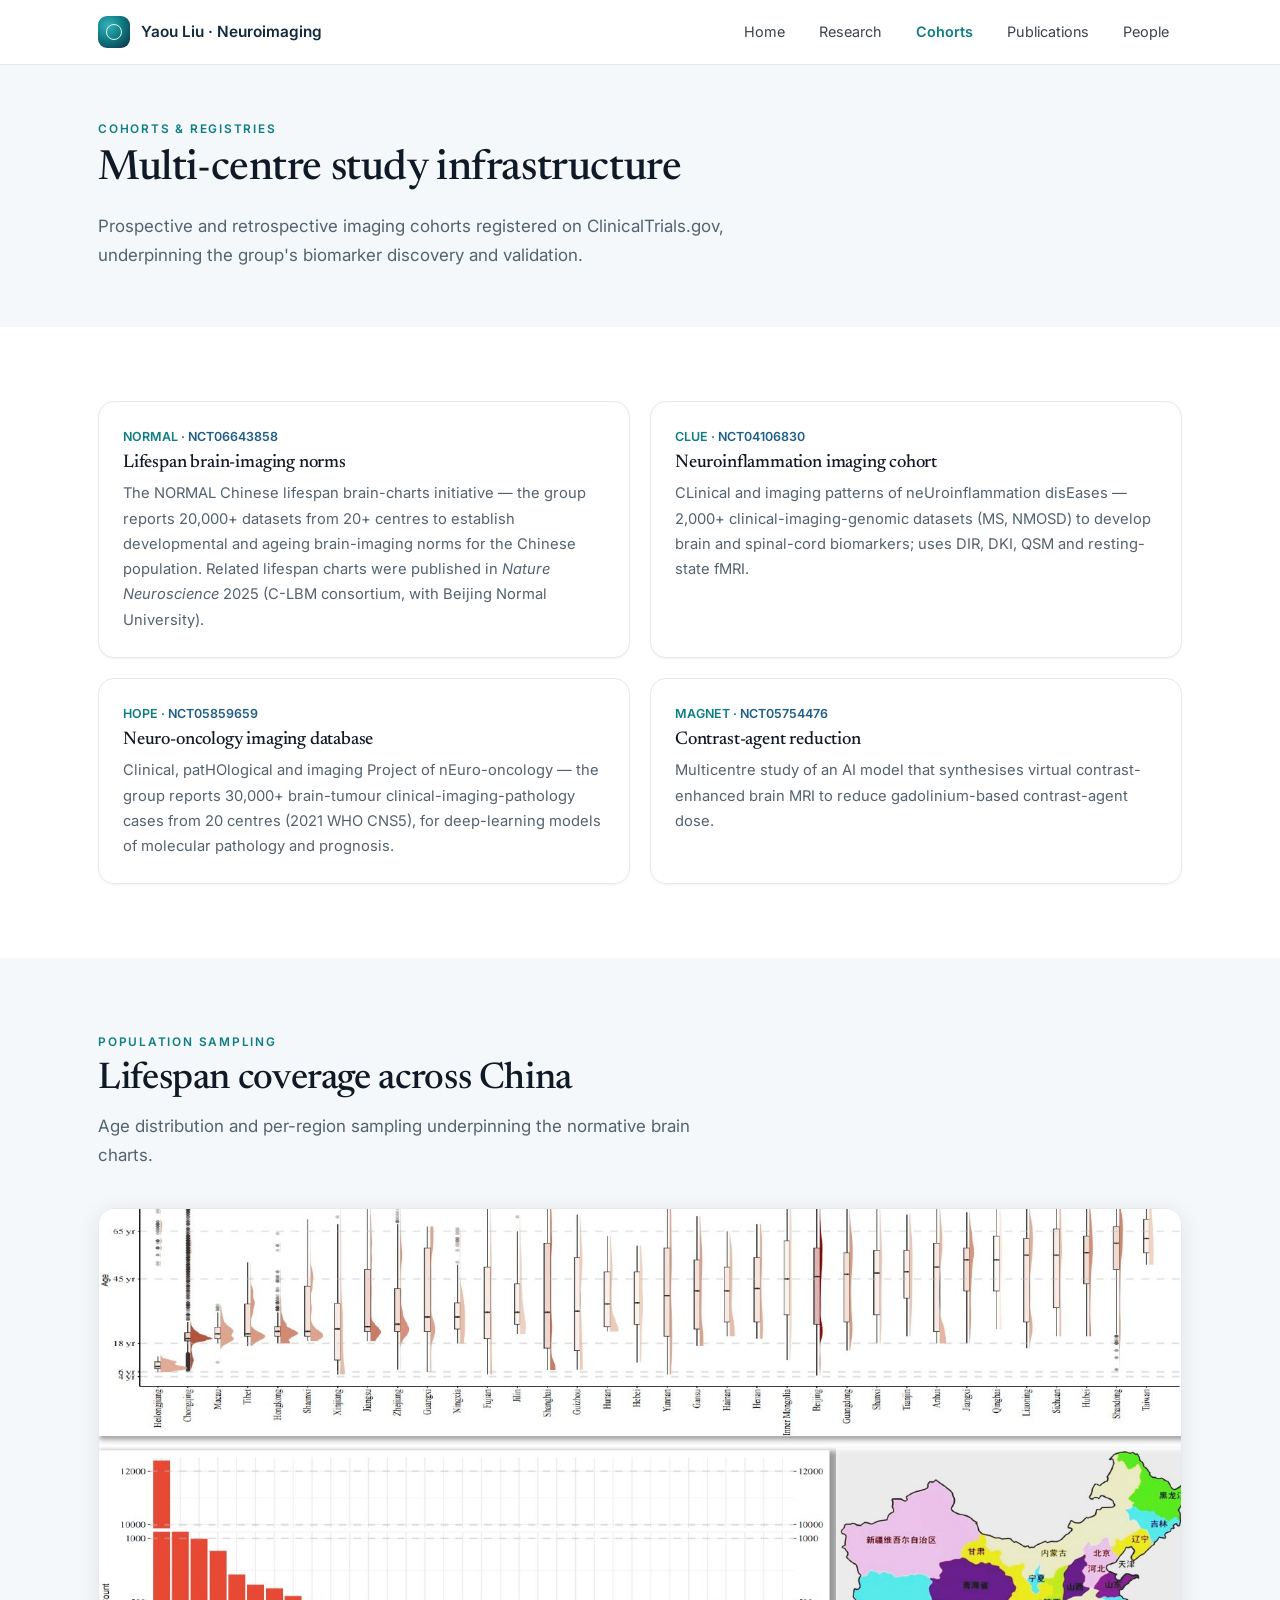
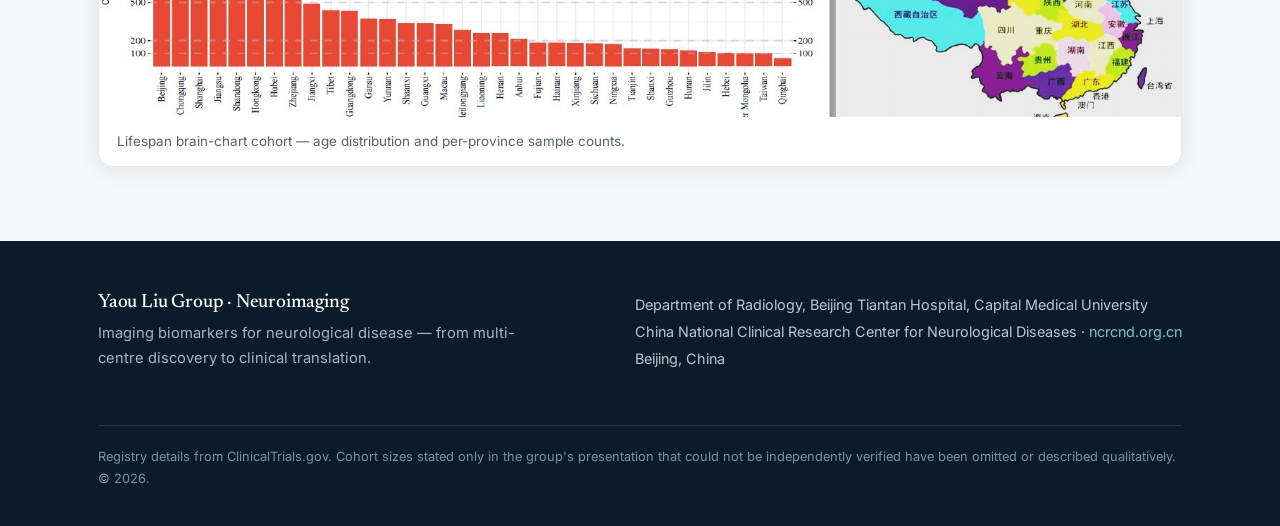
==== cohorts.html @ 115a8246 "Yaou Liu neuroimaging — research overview site (static) Multi-page academic site: intro + news feed," ====
<!DOCTYPE html>
<html lang="en">
<head>
<meta charset="UTF-8"><meta name="viewport" content="width=device-width, initial-scale=1.0">
<title>Cohorts &amp; Registries · Yaou Liu Neuroimaging Group</title>
<link rel="preconnect" href="https://fonts.googleapis.com"><link rel="preconnect" href="https://fonts.gstatic.com" crossorigin>
<link href="https://fonts.googleapis.com/css2?family=Newsreader:ital,opsz,wght@0,6..72,400;0,6..72,500;0,6..72,600;1,6..72,400&family=Inter:wght@400;450;500;600&display=swap" rel="stylesheet">
<link rel="stylesheet" href="assets/style.css">
</head>
<body>
<header class="nav"><div class="wrap">
  <a class="brand" href="index.html"><span class="mark"></span><span>Yaou&nbsp;Liu · Neuroimaging</span></a>
  <button class="menubtn" aria-label="menu">☰</button>
  <nav class="navlinks">
    <a href="index.html">Home</a><a href="research.html">Research</a>
    <a href="cohorts.html" class="active">Cohorts</a><a href="publications.html">Publications</a><a href="people.html">People</a>
  </nav>
</div></header>

<section style="background:var(--soft);padding:54px 0 40px">
  <div class="wrap">
    <div class="eyebrow">Cohorts &amp; Registries</div>
    <h1 style="font-size:clamp(1.9rem,3.4vw,2.6rem);margin:.3rem 0 .5rem">Multi-centre study infrastructure</h1>
    <p class="muted" style="max-width:66ch;font-size:1.06rem">Prospective and retrospective imaging
      cohorts registered on ClinicalTrials.gov, underpinning the group's biomarker discovery and validation.</p>
  </div>
</section>

<section>
  <div class="wrap">
    <div class="cohorts">
      <div class="cohort reveal"><div class="reg">NORMAL · <a href="https://clinicaltrials.gov/study/NCT06643858" target="_blank" rel="noopener">NCT06643858</a></div>
        <h3>Lifespan brain-imaging norms</h3>
        <p>The NORMAL Chinese lifespan brain-charts initiative — the group reports 20,000+ datasets from
          20+ centres to establish developmental and ageing brain-imaging norms for the Chinese
          population. Related lifespan charts were published in <i>Nature Neuroscience</i> 2025
          (C-LBM consortium, with Beijing Normal University).</p></div>
      <div class="cohort reveal"><div class="reg">CLUE · <a href="https://clinicaltrials.gov/study/NCT04106830" target="_blank" rel="noopener">NCT04106830</a></div>
        <h3>Neuroinflammation imaging cohort</h3>
        <p>CLinical and imaging patterns of neUroinflammation disEases — 2,000+ clinical-imaging-genomic
          datasets (MS, NMOSD) to develop brain and spinal-cord biomarkers; uses DIR, DKI, QSM and
          resting-state fMRI.</p></div>
      <div class="cohort reveal"><div class="reg">HOPE · <a href="https://clinicaltrials.gov/study/NCT05859659" target="_blank" rel="noopener">NCT05859659</a></div>
        <h3>Neuro-oncology imaging database</h3>
        <p>Clinical, patHOlogical and imaging Project of nEuro-oncology — the group reports 30,000+
          brain-tumour clinical-imaging-pathology cases from 20 centres (2021 WHO CNS5), for
          deep-learning models of molecular pathology and prognosis.</p></div>
      <div class="cohort reveal"><div class="reg">MAGNET · <a href="https://clinicaltrials.gov/study/NCT05754476" target="_blank" rel="noopener">NCT05754476</a></div>
        <h3>Contrast-agent reduction</h3>
        <p>Multicentre study of an AI model that synthesises virtual contrast-enhanced brain MRI to
          reduce gadolinium-based contrast-agent dose.</p></div>
    </div>
  </div>
</section>

<section class="soft">
  <div class="wrap">
    <div class="shead reveal"><div class="eyebrow">Population sampling</div>
      <h2>Lifespan coverage across China</h2>
      <p>Age distribution and per-region sampling underpinning the normative brain charts.</p></div>
    <figure class="reveal" style="margin:0;border:1px solid var(--line);border-radius:16px;overflow:hidden;box-shadow:var(--shadow)">
      <img src="assets/fig/cohortmap.jpg" alt="Age distribution and provincial sampling" style="width:100%;display:block">
      <figcaption style="font-size:.84rem;color:var(--muted);padding:13px 18px;background:#fff">
        Lifespan brain-chart cohort — age distribution and per-province sample counts.</figcaption>
    </figure>
  </div>
</section>

<footer><div class="wrap">
  <div style="max-width:42ch"><h3 class="serif">Yaou Liu Group · Neuroimaging</h3>
    <p style="margin:0;color:#a6b6c2;font-size:.92rem">Imaging biomarkers for neurological disease — from multi-centre discovery to clinical translation.</p></div>
  <div style="font-size:.9rem;line-height:1.9">Department of Radiology, Beijing Tiantan Hospital, Capital Medical University<br/>
    China National Clinical Research Center for Neurological Diseases · <a href="https://ncrcnd.org.cn/English/" target="_blank" rel="noopener">ncrcnd.org.cn</a><br/>Beijing, China</div>
  <div class="fine">Registry details from ClinicalTrials.gov. Cohort sizes stated only in the group's
    presentation that could not be independently verified have been omitted or described qualitatively. © 2026.</div>
</div></footer>
<script src="assets/app.js"></script>
</body>
</html>
---- assets/style.css ----
/* ===== Yaou Liu Neuroimaging — design system ===== */
:root{
  --ink:#101a26; --navy:#102a40; --navy2:#0a1c2c; --teal:#0e7d84; --teal-d:#0a5b61;
  --blue:#1f5e88; --accent:#c98a3c;
  --bg:#ffffff; --soft:#f5f8fa; --soft2:#eef3f6; --line:#e4eaf0;
  --muted:#52636f; --muted2:#83929e;
  --shadow-sm:0 1px 2px rgba(16,32,48,.05);
  --shadow:0 4px 22px rgba(16,32,48,.09);
  --shadow-lg:0 24px 60px rgba(10,28,44,.22);
  --maxw:1140px; --r:16px;
}
*{box-sizing:border-box}
html{scroll-behavior:smooth}
body{margin:0;font-family:Inter,system-ui,-apple-system,sans-serif;color:var(--ink);
  background:var(--bg);line-height:1.72;-webkit-font-smoothing:antialiased;font-size:16.5px}
h1,h2,h3,h4,.serif{font-family:Newsreader,Georgia,serif;font-weight:500;line-height:1.22;letter-spacing:-.01em}
a{color:var(--blue);text-decoration:none;transition:.15s}
a:hover{color:var(--teal)}
img{max-width:100%;display:block}
.wrap{max-width:var(--maxw);margin:0 auto;padding:0 28px}
.eyebrow{font-size:.74rem;font-weight:600;letter-spacing:.15em;text-transform:uppercase;color:var(--teal)}
.muted{color:var(--muted)}
.center{text-align:center}

/* nav */
header.nav{position:sticky;top:0;z-index:50;background:rgba(255,255,255,.88);
  backdrop-filter:saturate(150%) blur(10px);border-bottom:1px solid var(--line)}
.nav .wrap{display:flex;align-items:center;justify-content:space-between;height:64px}
.brand{display:flex;align-items:center;gap:11px;font-weight:600;font-size:.96rem;color:var(--navy)}
.brand .mark{width:32px;height:32px;border-radius:9px;flex:0 0 auto;
  background:radial-gradient(circle at 32% 30%,#36b3ba,#0e7d84 45%,#102a40);position:relative}
.brand .mark::after{content:"";position:absolute;inset:8px;border-radius:50%;border:1.5px solid rgba(255,255,255,.9)}
.navlinks{display:flex;gap:8px}
.navlinks a{color:var(--ink);opacity:.82;font-size:.9rem;padding:8px 13px;border-radius:8px}
.navlinks a:hover{opacity:1;background:var(--soft2);color:var(--navy)}
.navlinks a.active{color:var(--teal);opacity:1;font-weight:600}
.menubtn{display:none}
@media(max-width:840px){
  .navlinks{position:fixed;inset:64px 0 auto 0;background:#fff;flex-direction:column;gap:0;
    border-bottom:1px solid var(--line);padding:8px 18px 16px;box-shadow:var(--shadow);transform:translateY(-120%);transition:.25s}
  .navlinks.open{transform:none}
  .navlinks a{padding:12px 8px;border-radius:0;border-bottom:1px solid var(--line)}
  .menubtn{display:block;background:none;border:1px solid var(--line);border-radius:8px;padding:6px 11px;font-size:1.1rem;cursor:pointer}
}

/* hero */
.hero{position:relative;background:
  radial-gradient(900px 500px at 88% -10%,rgba(54,179,186,.20),transparent 60%),
  linear-gradient(160deg,#0c2336 0%,#102a40 45%,#0a3b40 100%);color:#eaf2f5;overflow:hidden}
.hero::before{content:"";position:absolute;inset:0;opacity:.06;
  background-image:radial-gradient(circle,#fff 1px,transparent 1.4px);background-size:26px 26px}
.hero .wrap{position:relative;display:grid;grid-template-columns:1.05fr .95fr;gap:48px;align-items:center;
  padding:74px 28px 78px}
.hero .inst{font-size:.9rem;color:#9fc6cc;font-weight:500}
.hero h1{font-size:clamp(2.1rem,4.2vw,3.3rem);color:#fff;margin:.7rem 0 1rem;max-width:18ch}
.hero p{font-size:1.12rem;color:#c4d6dd;max-width:54ch;margin:0 0 1.7rem}
.hero .who{font-size:.96rem;color:#dcebee}
.hero .who a{color:#7fd3d9}
.hero .figframe{border-radius:18px;overflow:hidden;border:1px solid rgba(255,255,255,.16);
  box-shadow:var(--shadow-lg);background:#fff;transform:rotate(.4deg)}
.hero .figframe img{width:100%;aspect-ratio:16/10;object-fit:cover}
.hero .figframe figcaption{font-size:.78rem;color:var(--muted);padding:9px 14px;background:#fff;font-family:Inter}
@media(max-width:840px){.hero .wrap{grid-template-columns:1fr;gap:30px;padding:56px 28px}.hero .figframe{transform:none}}

.btnrow{display:flex;gap:12px;flex-wrap:wrap;margin-top:6px}
.btn{display:inline-flex;align-items:center;gap:8px;border-radius:10px;padding:11px 20px;font-weight:600;
  font-size:.92rem;border:1px solid transparent;transition:.18s;cursor:pointer}
.btn.primary{background:#19c1b6;color:#06262b}
.btn.primary:hover{background:#2ad3c7;transform:translateY(-1px)}
.btn.ghost{background:rgba(255,255,255,.06);border-color:rgba(255,255,255,.28);color:#eaf2f5}
.btn.ghost:hover{border-color:#7fd3d9;color:#fff}
.btn.dark{background:var(--navy);color:#fff}.btn.dark:hover{background:#0a1c2c;color:#fff}

/* sections */
section{padding:74px 0}
section.soft{background:var(--soft)}
.shead{max-width:64ch;margin-bottom:38px}
.shead.center{margin-left:auto;margin-right:auto}
.shead h2{font-size:clamp(1.7rem,3vw,2.3rem);margin:.35rem 0 .55rem}
.shead p{color:var(--muted);font-size:1.06rem;margin:0}

/* stat strip */
.stats{display:grid;grid-template-columns:repeat(3,1fr);gap:18px}
.stat{background:#fff;border:1px solid var(--line);border-radius:var(--r);padding:24px;box-shadow:var(--shadow-sm)}
.stat .n{font-family:Newsreader,serif;font-size:2rem;color:var(--navy);font-weight:600;line-height:1}
.stat .l{margin-top:7px;font-size:.88rem;color:var(--muted)}
@media(max-width:760px){.stats{grid-template-columns:1fr}}

/* research alternating rows */
.row2{display:grid;grid-template-columns:1fr 1fr;gap:42px;align-items:center;padding:30px 0}
.row2:nth-child(even) .txt{order:2}
.row2 .fig{border-radius:var(--r);overflow:hidden;border:1px solid var(--line);box-shadow:var(--shadow);background:#fff}
.row2 .fig img{width:100%;aspect-ratio:16/9;object-fit:cover}
.row2 .k{font-family:Newsreader,serif;color:var(--teal);font-size:1.05rem;font-weight:600}
.row2 h3{font-size:1.45rem;margin:.25rem 0 .55rem}
.row2 p{color:var(--ink);margin:0 0 .7rem}
.row2 .refs{font-size:.86rem;color:var(--muted2)}
.row2 .refs a{color:var(--blue)}
@media(max-width:760px){.row2{grid-template-columns:1fr;gap:18px}.row2:nth-child(even) .txt{order:0}}

/* card grid (figures / themes) */
.cards{display:grid;grid-template-columns:repeat(3,1fr);gap:22px}
@media(max-width:860px){.cards{grid-template-columns:repeat(2,1fr)}}
@media(max-width:600px){.cards{grid-template-columns:1fr}}
.card{background:#fff;border:1px solid var(--line);border-radius:var(--r);overflow:hidden;
  box-shadow:var(--shadow-sm);transition:.2s;display:flex;flex-direction:column}
.card:hover{transform:translateY(-4px);box-shadow:var(--shadow)}
.card img{width:100%;aspect-ratio:16/9;object-fit:cover;background:var(--soft2)}
.card .body{padding:20px 22px}
.card h3{font-size:1.18rem;margin:0 0 .4rem}
.card h4{font-size:1.05rem;margin:0 0 .3rem}
.card p{color:var(--muted);margin:0;font-size:.93rem}
.card .cap{font-size:.84rem;color:var(--muted);padding:13px 18px}

/* cohorts */
.cohorts{display:grid;grid-template-columns:repeat(2,1fr);gap:20px}
@media(max-width:680px){.cohorts{grid-template-columns:1fr}}
.cohort{border:1px solid var(--line);border-radius:var(--r);padding:24px;background:#fff;box-shadow:var(--shadow-sm)}
.cohort .reg{font-size:.78rem;font-weight:600;color:var(--teal);font-family:Inter}
.cohort h3{font-size:1.15rem;margin:.3rem 0}
.cohort p{margin:.4rem 0 0;color:var(--muted);font-size:.92rem}

/* publications */
ol.pubs{list-style:none;counter-reset:p;margin:0;padding:0}
ol.pubs li{counter-increment:p;position:relative;padding:16px 0 16px 42px;border-bottom:1px solid var(--line);font-size:.96rem}
ol.pubs li:last-child{border-bottom:none}
ol.pubs li::before{content:counter(p);position:absolute;left:0;top:16px;font-family:Newsreader,serif;
  color:var(--teal);font-size:.95rem;font-weight:600;width:28px;text-align:right}
ol.pubs .t{font-weight:500}
ol.pubs .src{font-style:italic;color:var(--muted)}
ol.pubs .au{color:var(--muted2);font-size:.86rem}
.pill{display:inline-block;font-size:.7rem;font-weight:600;letter-spacing:.04em;text-transform:uppercase;
  color:var(--teal-d);background:#e3f2f2;border-radius:6px;padding:2px 8px;margin-left:6px}

/* people */
.people{display:grid;grid-template-columns:repeat(3,1fr);gap:20px}
@media(max-width:760px){.people{grid-template-columns:1fr}}
.person{border:1px solid var(--line);border-radius:var(--r);padding:26px;background:#fff;box-shadow:var(--shadow-sm);text-align:center}
.person .av{width:84px;height:84px;border-radius:50%;margin:0 auto 14px;display:flex;align-items:center;justify-content:center;
  color:#fff;font-family:Newsreader,serif;font-size:1.8rem;background:radial-gradient(circle at 32% 30%,#36b3ba,#0e7d84 50%,#102a40)}
.person h4{margin:0;font-size:1.12rem}
.person .cn{color:var(--muted2);font-size:.9rem}
.person .role{color:var(--teal);font-size:.85rem;margin:7px 0}
.collab{display:flex;flex-wrap:wrap;gap:10px;margin-top:24px}
.collab span{background:#fff;border:1px solid var(--line);border-radius:999px;padding:8px 16px;font-size:.87rem}
.collab span small{color:var(--muted2)}

.note{background:var(--soft);border:1px solid var(--line);border-radius:12px;padding:20px 24px;font-size:.88rem;color:var(--muted)}

/* footer */
footer{background:var(--navy2);color:#b9c8d3;padding:50px 0 36px}
footer .wrap{display:flex;justify-content:space-between;flex-wrap:wrap;gap:26px}
footer h3{color:#fff;font-size:1.2rem;margin:0 0 .4rem}
footer a{color:#86c2c8}
footer .fine{width:100%;margin-top:26px;padding-top:20px;border-top:1px solid rgba(255,255,255,.12);font-size:.8rem;color:#7e93a1}

/* reveal */
.reveal{opacity:0;transform:translateY(16px);transition:.65s cubic-bezier(.2,.7,.2,1)}
.reveal.in{opacity:1;transform:none}

/* ===== intro (Stanford-style: photo + short bio) ===== */
.intro{background:linear-gradient(180deg,#fbfdfe,#f3f7f9);border-bottom:1px solid var(--line)}
.intro-grid{display:grid;grid-template-columns:240px 1fr;gap:40px;align-items:center;padding:54px 28px}
.portrait{border-radius:16px;overflow:hidden;border:1px solid var(--line);box-shadow:var(--shadow);background:#fff}
.portrait img{width:100%;aspect-ratio:198/232;object-fit:cover;display:block}
.introtxt h1{font-size:clamp(1.8rem,3.4vw,2.6rem);margin:.4rem 0 .7rem;max-width:18ch}
.introtxt p{font-size:1.06rem;color:var(--muted);margin:0 0 1.1rem;max-width:62ch}
.chips{display:flex;flex-wrap:wrap;gap:9px}
.chips span,.chips .chip-link{font-size:.84rem;background:#fff;border:1px solid var(--line);border-radius:999px;
  padding:7px 14px;color:var(--ink);box-shadow:var(--shadow-sm)}
.chips .chip-link{color:var(--teal);font-weight:600}
.chips .chip-link:hover{border-color:var(--teal)}
@media(max-width:760px){.intro-grid{grid-template-columns:1fr;gap:22px;padding:40px 28px}
  .portrait{width:170px}}

/* ===== news feed ===== */
.news{display:grid;gap:0;border:1px solid var(--line);border-radius:var(--r);overflow:hidden;background:#fff}
.newsitem{display:grid;grid-template-columns:96px 1fr;gap:20px;padding:20px 26px;border-bottom:1px solid var(--line);transition:.15s}
.newsitem:last-child{border-bottom:none}
.newsitem:hover{background:var(--soft)}
.newsitem time{font-family:Newsreader,serif;color:var(--teal);font-weight:600;font-size:.95rem;padding-top:2px}
.newsitem h3{font-size:1.12rem;margin:0 0 .25rem}
.newsitem p{margin:0;color:var(--muted);font-size:.93rem}
@media(max-width:600px){.newsitem{grid-template-columns:1fr;gap:4px}.newsitem time{font-size:.82rem}}
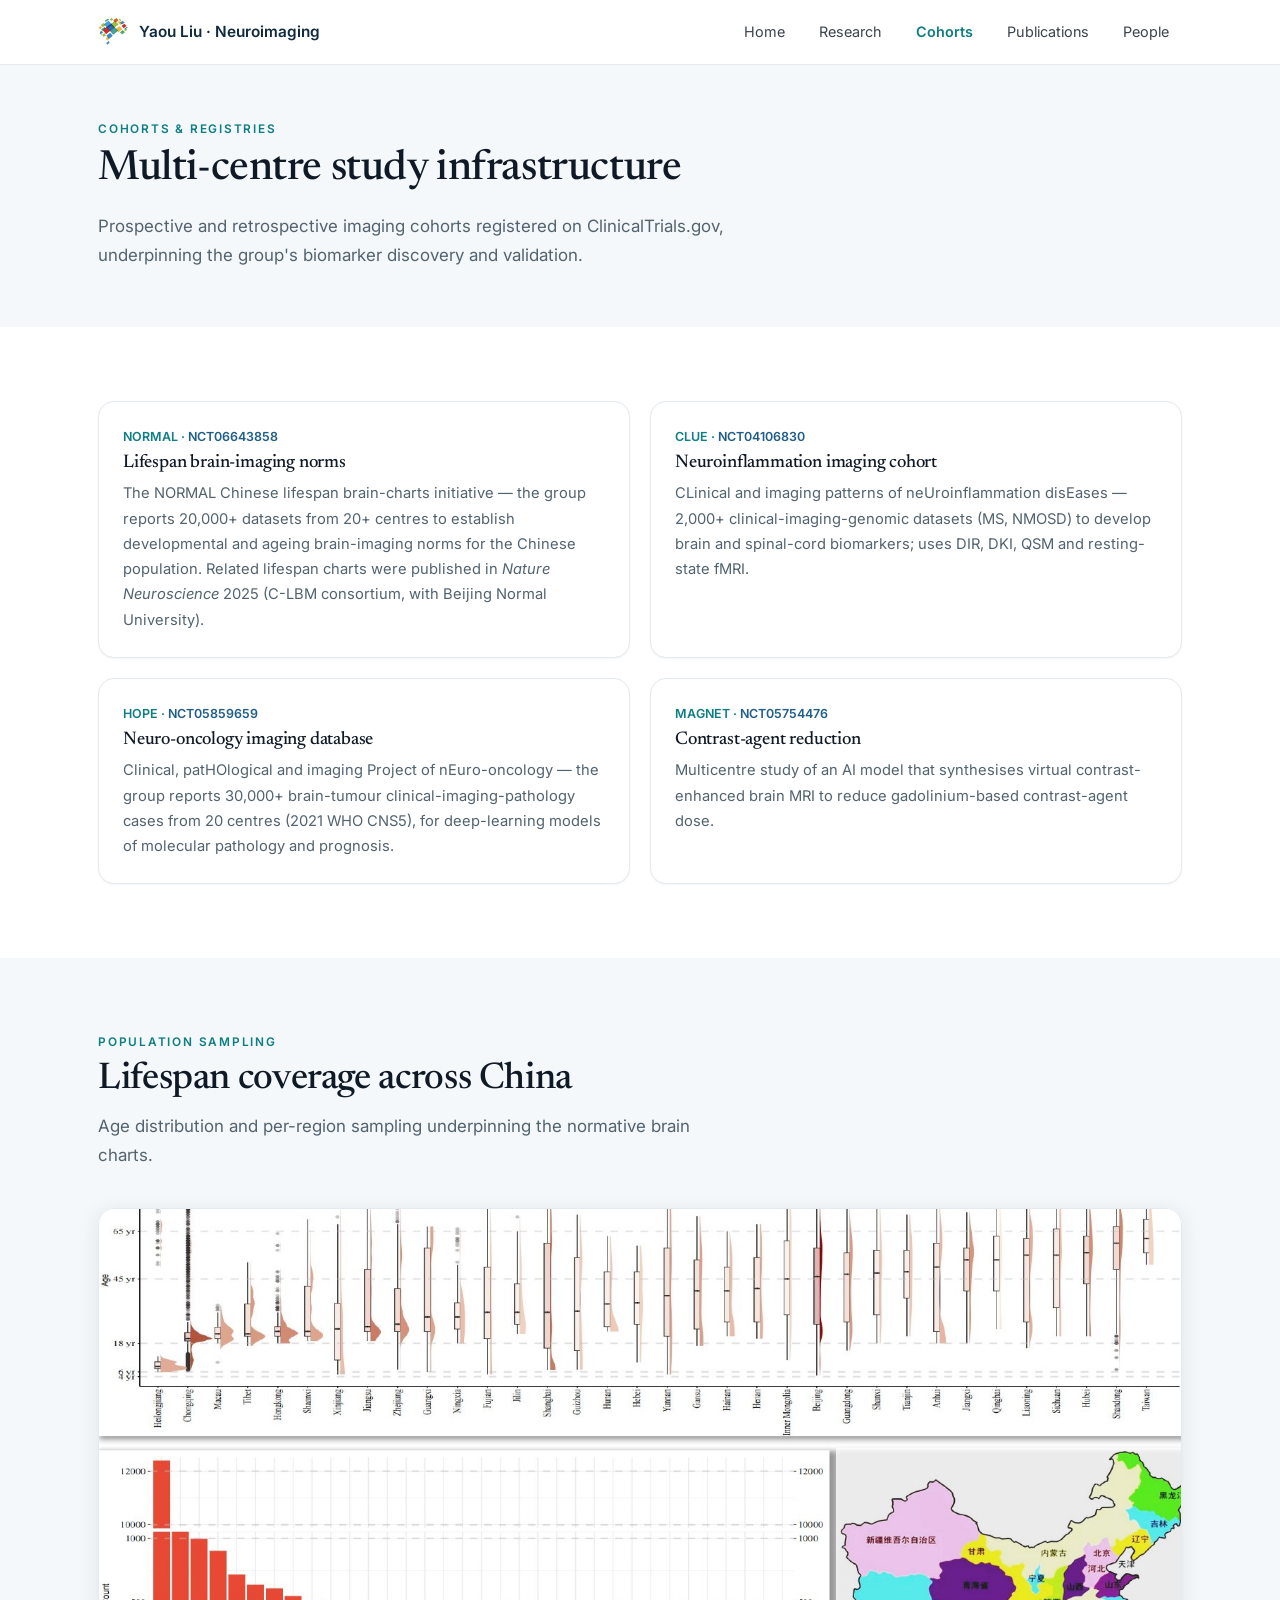
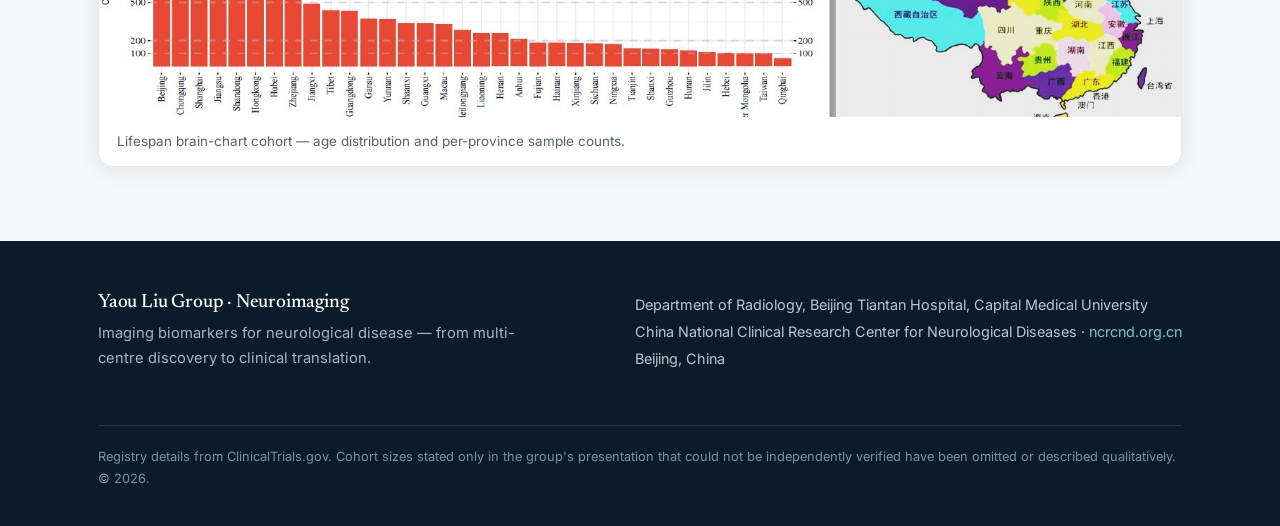
==== commit 2d302eb4: "Add full team roster + photos, dept logo, team photo; fix 小君 - People: 33 members from Core team.doc" ====
--- a/cohorts.html
+++ b/cohorts.html
@@ -9,7 +9,7 @@
 </head>
 <body>
 <header class="nav"><div class="wrap">
-  <a class="brand" href="index.html"><span class="mark"></span><span>Yaou&nbsp;Liu · Neuroimaging</span></a>
+  <a class="brand" href="index.html"><img class="logo" src="assets/logo.png" alt=""><span>Yaou&nbsp;Liu · Neuroimaging</span></a>
   <button class="menubtn" aria-label="menu">☰</button>
   <nav class="navlinks">
     <a href="index.html">Home</a><a href="research.html">Research</a>
--- a/assets/style.css
+++ b/assets/style.css
@@ -182,3 +182,30 @@
 .newsitem h3{font-size:1.12rem;margin:0 0 .25rem}
 .newsitem p{margin:0;color:var(--muted);font-size:.93rem}
 @media(max-width:600px){.newsitem{grid-template-columns:1fr;gap:4px}.newsitem time{font-size:.82rem}}
+
+/* real-photo avatar in person cards */
+.person .photo{width:96px;height:96px;border-radius:50%;object-fit:cover;object-position:center top;
+  margin:0 auto 14px;border:1px solid var(--line);box-shadow:var(--shadow-sm)}
+
+/* ===== nav logo ===== */
+.brand img.logo{height:30px;width:auto;display:block;border-radius:6px}
+/* ===== team photo band ===== */
+.teamphoto{border-radius:var(--r);overflow:hidden;border:1px solid var(--line);box-shadow:var(--shadow)}
+.teamphoto img{width:100%;display:block}
+/* ===== categorized roster ===== */
+.catblock{margin-top:14px}
+.cathead{display:flex;align-items:baseline;gap:12px;margin:30px 0 16px}
+.cathead h3{font-size:1.3rem;margin:0}
+.cathead .ln{flex:1;height:1px;background:var(--line)}
+.cathead .ct{font-size:.8rem;color:var(--muted2)}
+.roster{display:grid;grid-template-columns:repeat(5,1fr);gap:18px}
+@media(max-width:900px){.roster{grid-template-columns:repeat(3,1fr)}}
+@media(max-width:560px){.roster{grid-template-columns:repeat(2,1fr)}}
+.member{text-align:center}
+.member .ph{width:100%;aspect-ratio:1/1;object-fit:cover;object-position:center 22%;border-radius:14px;
+  border:1px solid var(--line);box-shadow:var(--shadow-sm);background:var(--soft2)}
+.member .nm{font-family:Newsreader,serif;font-weight:600;font-size:1rem;margin:9px 0 0;line-height:1.2}
+.member .cn{color:var(--muted2);font-size:.82rem}
+.member .iv{color:var(--muted);font-size:.78rem;margin-top:3px;line-height:1.4}
+.pi-badge{display:inline-block;font-size:.62rem;font-weight:700;letter-spacing:.05em;color:#fff;
+  background:var(--teal);border-radius:5px;padding:1px 6px;vertical-align:middle;margin-left:4px}
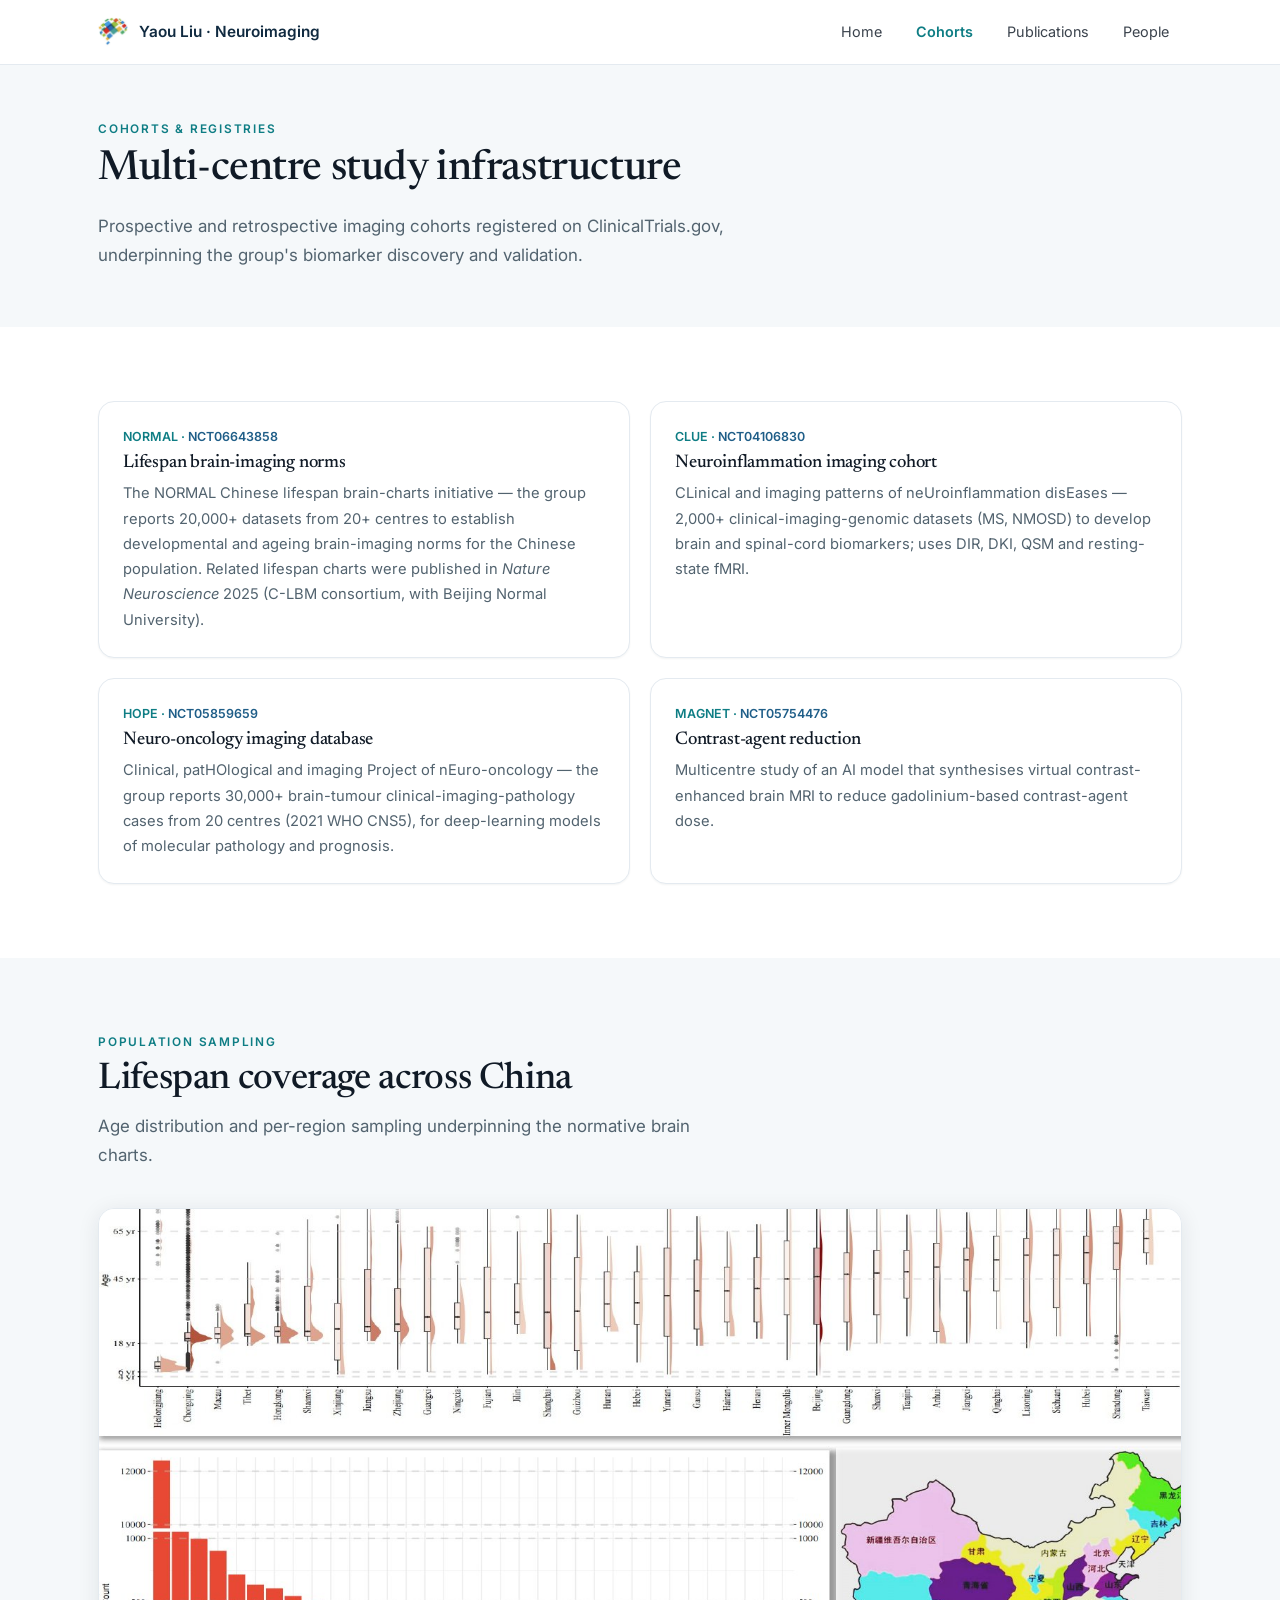
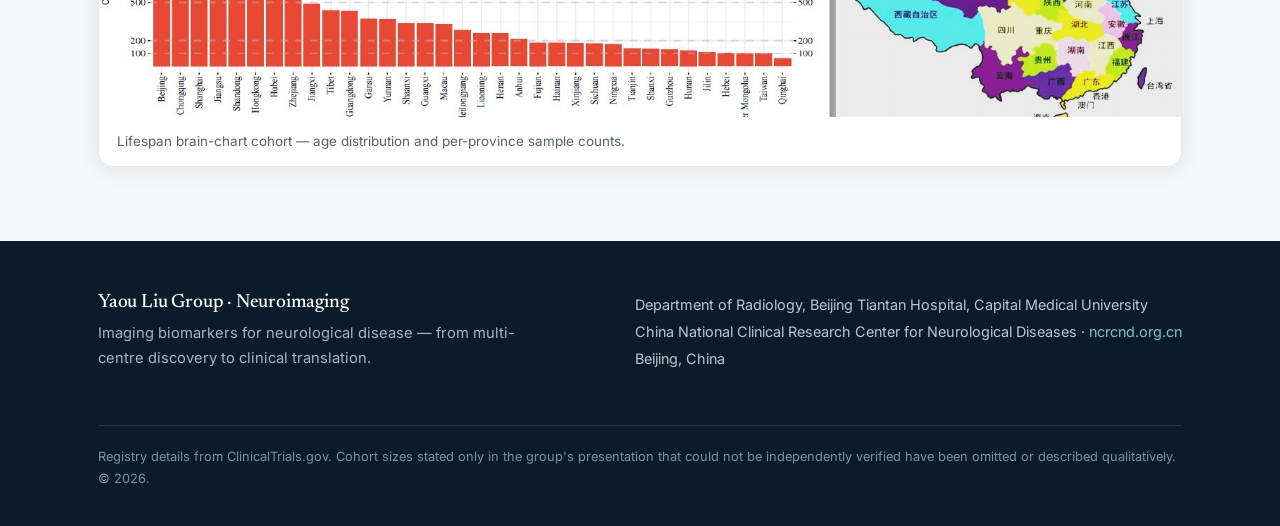
==== commit fccfb7be: "Update per Core team 0615-2: 38 members, titles, Technicians; drop Research page; new logo/team/rese" ====
--- a/cohorts.html
+++ b/cohorts.html
@@ -12,7 +12,7 @@
   <a class="brand" href="index.html"><img class="logo" src="assets/logo.png" alt=""><span>Yaou&nbsp;Liu · Neuroimaging</span></a>
   <button class="menubtn" aria-label="menu">☰</button>
   <nav class="navlinks">
-    <a href="index.html">Home</a><a href="research.html">Research</a>
+    <a href="index.html">Home</a>
     <a href="cohorts.html" class="active">Cohorts</a><a href="publications.html">Publications</a><a href="people.html">People</a>
   </nav>
 </div></header>
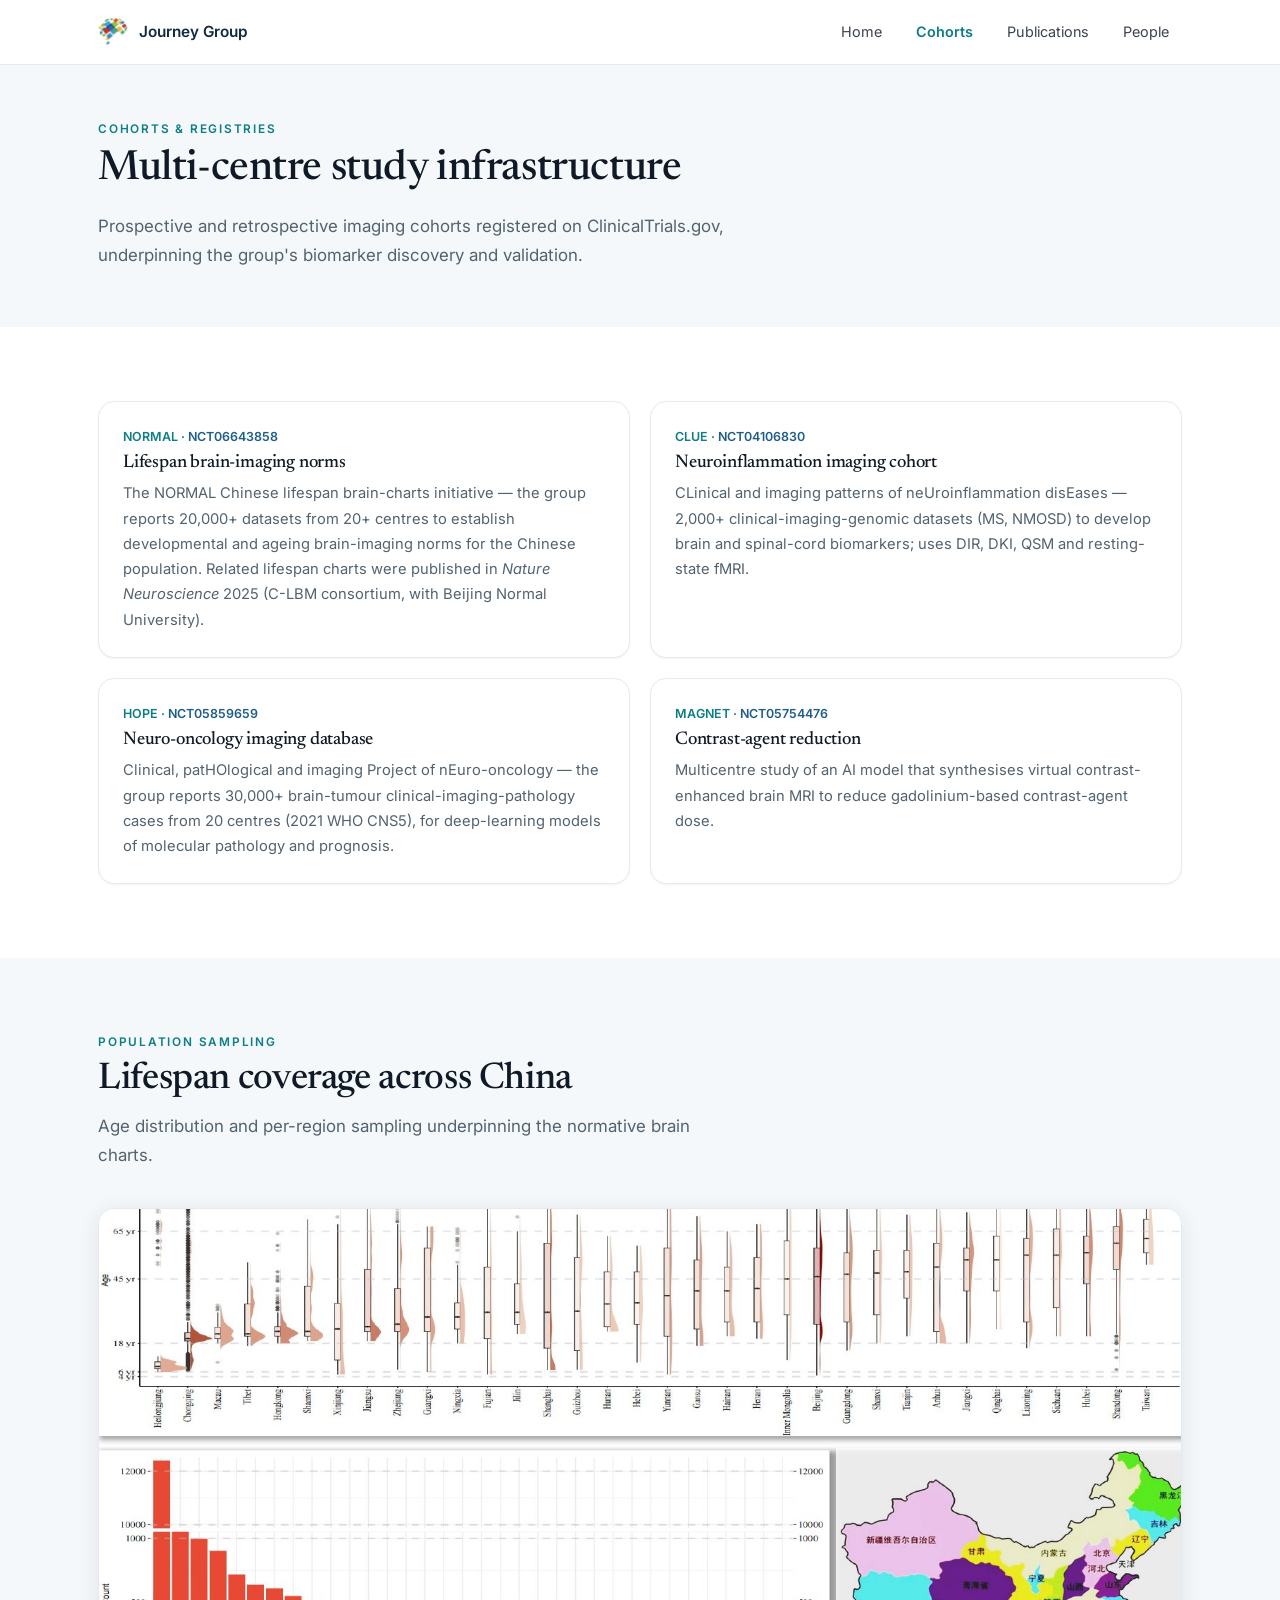
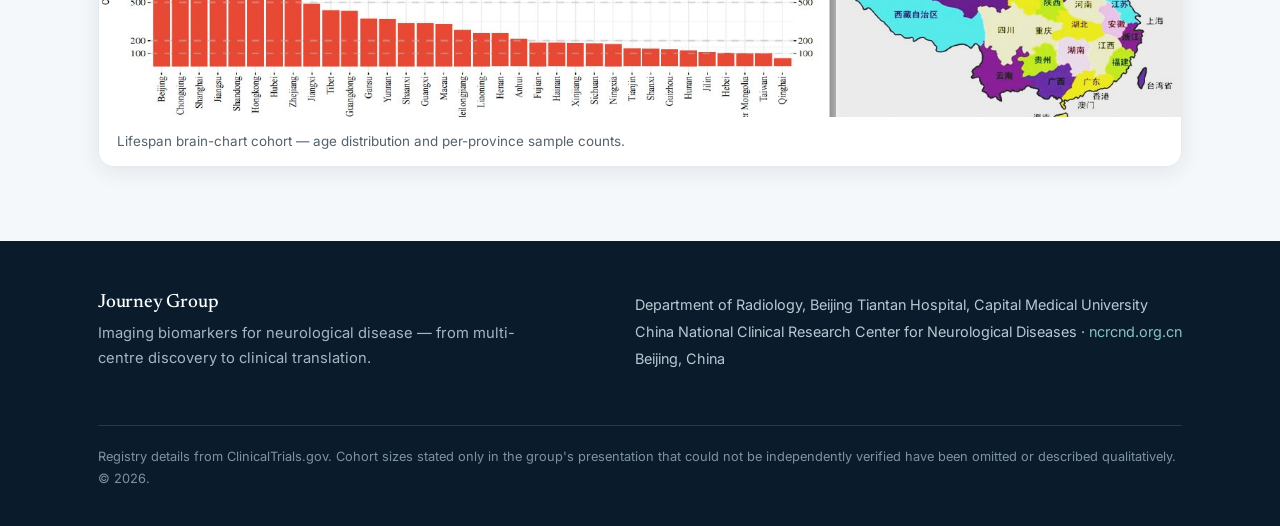
==== commit 623f4e6c: "Apply Word comments: rename to 'Journey Group'; Home group-photo (no single portrait); keep figures " ====
--- a/cohorts.html
+++ b/cohorts.html
@@ -2,14 +2,14 @@
 <html lang="en">
 <head>
 <meta charset="UTF-8"><meta name="viewport" content="width=device-width, initial-scale=1.0">
-<title>Cohorts &amp; Registries · Yaou Liu Neuroimaging Group</title>
+<title>Cohorts &amp; Registries · Journey Group</title>
 <link rel="preconnect" href="https://fonts.googleapis.com"><link rel="preconnect" href="https://fonts.gstatic.com" crossorigin>
 <link href="https://fonts.googleapis.com/css2?family=Newsreader:ital,opsz,wght@0,6..72,400;0,6..72,500;0,6..72,600;1,6..72,400&family=Inter:wght@400;450;500;600&display=swap" rel="stylesheet">
 <link rel="stylesheet" href="assets/style.css">
 </head>
 <body>
 <header class="nav"><div class="wrap">
-  <a class="brand" href="index.html"><img class="logo" src="assets/logo.png" alt=""><span>Yaou&nbsp;Liu · Neuroimaging</span></a>
+  <a class="brand" href="index.html"><img class="logo" src="assets/logo.png" alt=""><span>Journey Group</span></a>
   <button class="menubtn" aria-label="menu">☰</button>
   <nav class="navlinks">
     <a href="index.html">Home</a>
@@ -67,7 +67,7 @@
 </section>
 
 <footer><div class="wrap">
-  <div style="max-width:42ch"><h3 class="serif">Yaou Liu Group · Neuroimaging</h3>
+  <div style="max-width:42ch"><h3 class="serif">Journey Group</h3>
     <p style="margin:0;color:#a6b6c2;font-size:.92rem">Imaging biomarkers for neurological disease — from multi-centre discovery to clinical translation.</p></div>
   <div style="font-size:.9rem;line-height:1.9">Department of Radiology, Beijing Tiantan Hospital, Capital Medical University<br/>
     China National Clinical Research Center for Neurological Diseases · <a href="https://ncrcnd.org.cn/English/" target="_blank" rel="noopener">ncrcnd.org.cn</a><br/>Beijing, China</div>
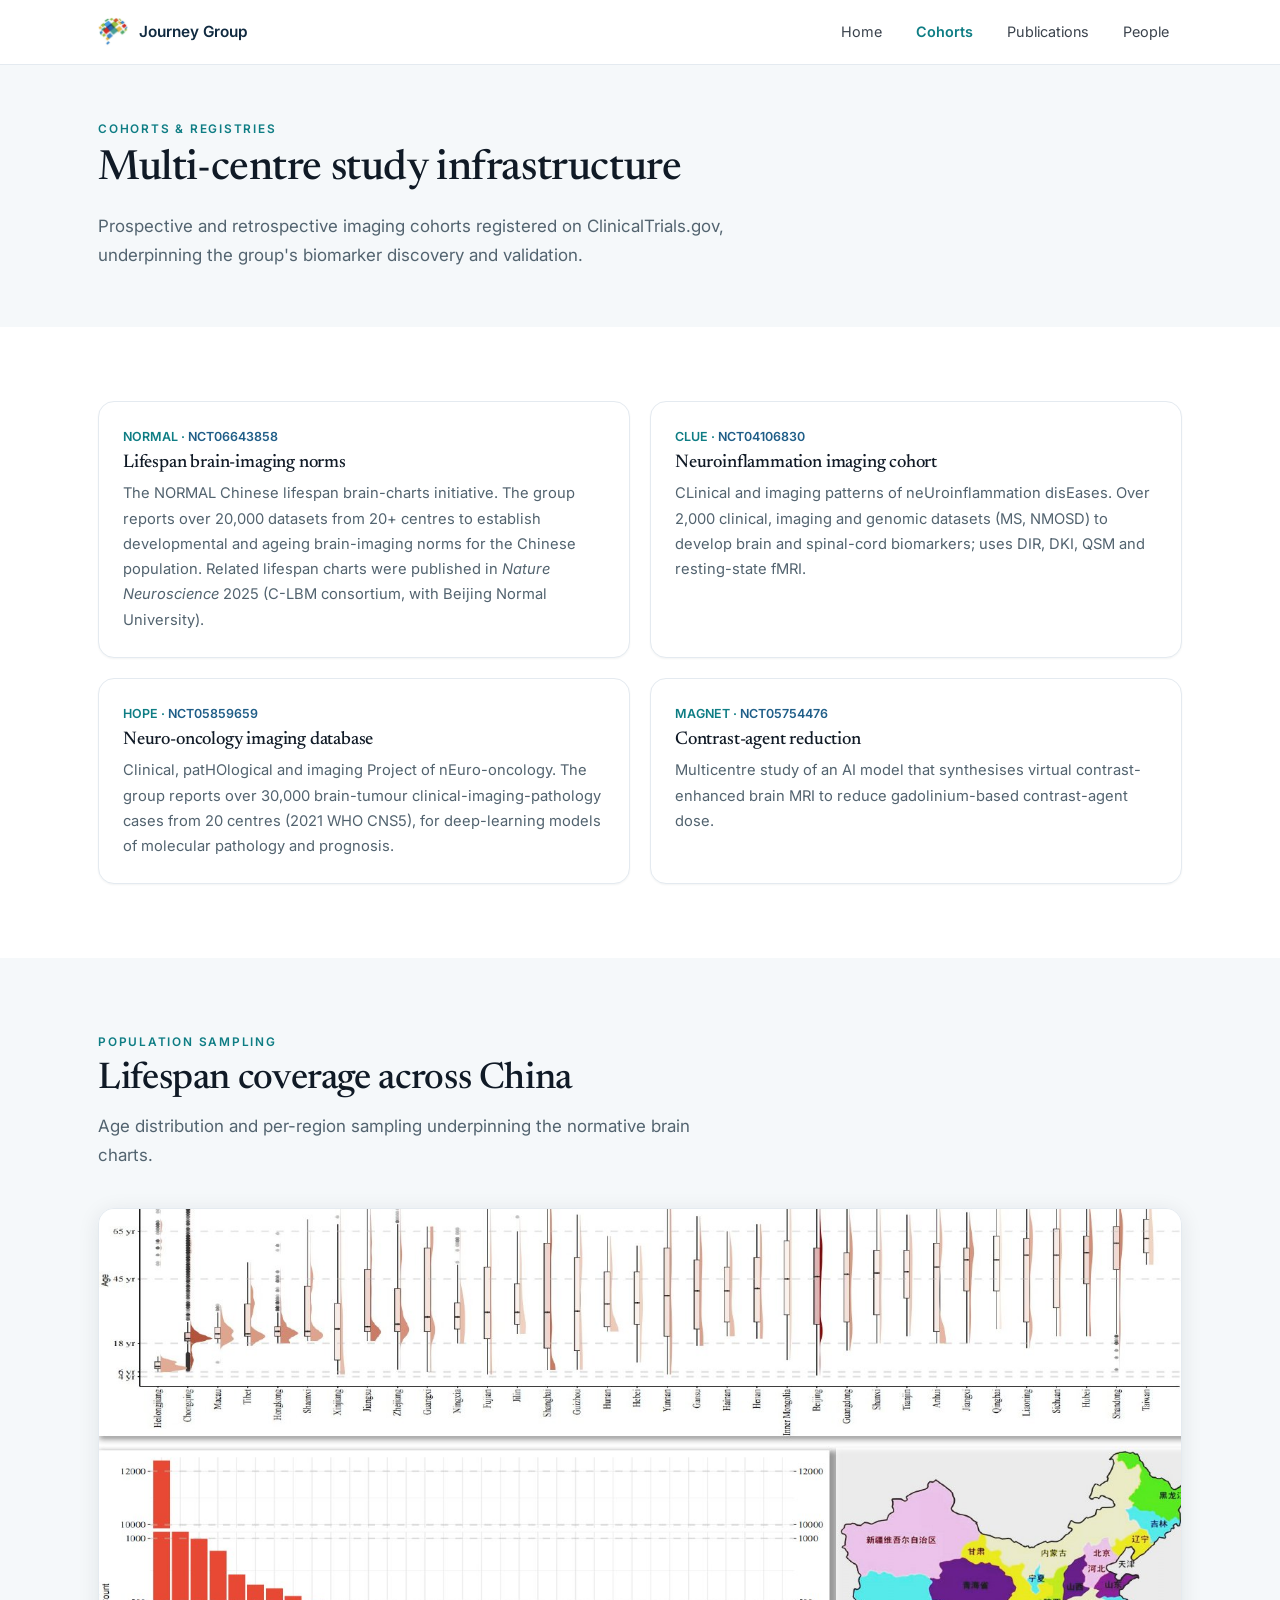
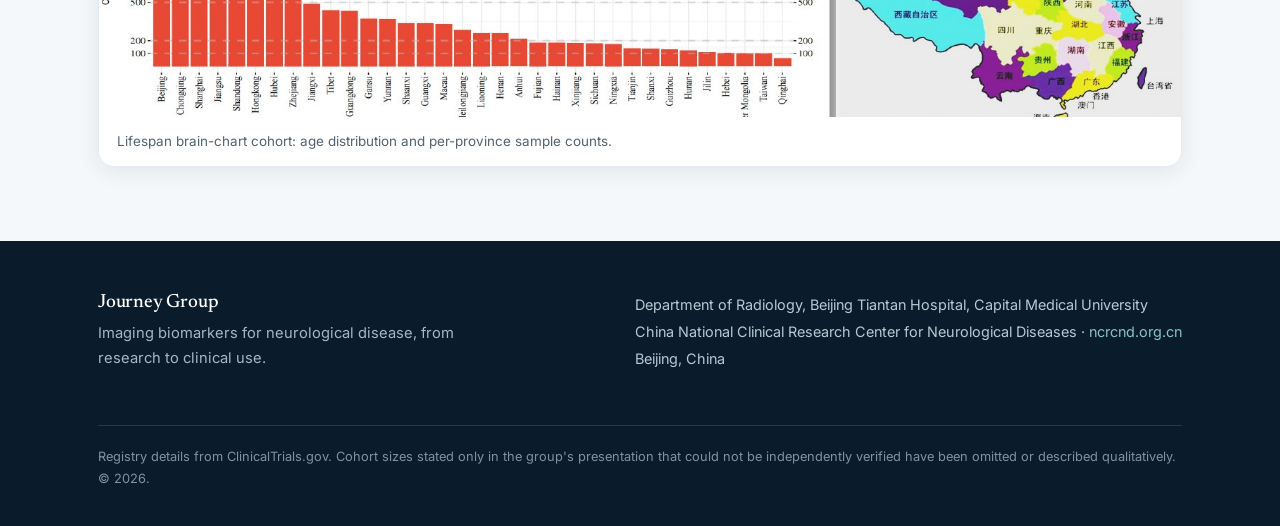
==== commit 37bc14aa: "Text pass: plainer copy, drop AI-flavored phrasing, remove all em-dashes Rewrote intro, research-car" ====
--- a/cohorts.html
+++ b/cohorts.html
@@ -31,18 +31,18 @@
     <div class="cohorts">
       <div class="cohort reveal"><div class="reg">NORMAL · <a href="https://clinicaltrials.gov/study/NCT06643858" target="_blank" rel="noopener">NCT06643858</a></div>
         <h3>Lifespan brain-imaging norms</h3>
-        <p>The NORMAL Chinese lifespan brain-charts initiative — the group reports 20,000+ datasets from
+        <p>The NORMAL Chinese lifespan brain-charts initiative. The group reports over 20,000 datasets from
           20+ centres to establish developmental and ageing brain-imaging norms for the Chinese
           population. Related lifespan charts were published in <i>Nature Neuroscience</i> 2025
           (C-LBM consortium, with Beijing Normal University).</p></div>
       <div class="cohort reveal"><div class="reg">CLUE · <a href="https://clinicaltrials.gov/study/NCT04106830" target="_blank" rel="noopener">NCT04106830</a></div>
         <h3>Neuroinflammation imaging cohort</h3>
-        <p>CLinical and imaging patterns of neUroinflammation disEases — 2,000+ clinical-imaging-genomic
+        <p>CLinical and imaging patterns of neUroinflammation disEases. Over 2,000 clinical, imaging and genomic
           datasets (MS, NMOSD) to develop brain and spinal-cord biomarkers; uses DIR, DKI, QSM and
           resting-state fMRI.</p></div>
       <div class="cohort reveal"><div class="reg">HOPE · <a href="https://clinicaltrials.gov/study/NCT05859659" target="_blank" rel="noopener">NCT05859659</a></div>
         <h3>Neuro-oncology imaging database</h3>
-        <p>Clinical, patHOlogical and imaging Project of nEuro-oncology — the group reports 30,000+
+        <p>Clinical, patHOlogical and imaging Project of nEuro-oncology. The group reports over 30,000
           brain-tumour clinical-imaging-pathology cases from 20 centres (2021 WHO CNS5), for
           deep-learning models of molecular pathology and prognosis.</p></div>
       <div class="cohort reveal"><div class="reg">MAGNET · <a href="https://clinicaltrials.gov/study/NCT05754476" target="_blank" rel="noopener">NCT05754476</a></div>
@@ -61,14 +61,14 @@
     <figure class="reveal" style="margin:0;border:1px solid var(--line);border-radius:16px;overflow:hidden;box-shadow:var(--shadow)">
       <img src="assets/fig/cohortmap.jpg" alt="Age distribution and provincial sampling" style="width:100%;display:block">
       <figcaption style="font-size:.84rem;color:var(--muted);padding:13px 18px;background:#fff">
-        Lifespan brain-chart cohort — age distribution and per-province sample counts.</figcaption>
+        Lifespan brain-chart cohort: age distribution and per-province sample counts.</figcaption>
     </figure>
   </div>
 </section>
 
 <footer><div class="wrap">
   <div style="max-width:42ch"><h3 class="serif">Journey Group</h3>
-    <p style="margin:0;color:#a6b6c2;font-size:.92rem">Imaging biomarkers for neurological disease — from multi-centre discovery to clinical translation.</p></div>
+    <p style="margin:0;color:#a6b6c2;font-size:.92rem">Imaging biomarkers for neurological disease, from research to clinical use.</p></div>
   <div style="font-size:.9rem;line-height:1.9">Department of Radiology, Beijing Tiantan Hospital, Capital Medical University<br/>
     China National Clinical Research Center for Neurological Diseases · <a href="https://ncrcnd.org.cn/English/" target="_blank" rel="noopener">ncrcnd.org.cn</a><br/>Beijing, China</div>
   <div class="fine">Registry details from ClinicalTrials.gov. Cohort sizes stated only in the group's
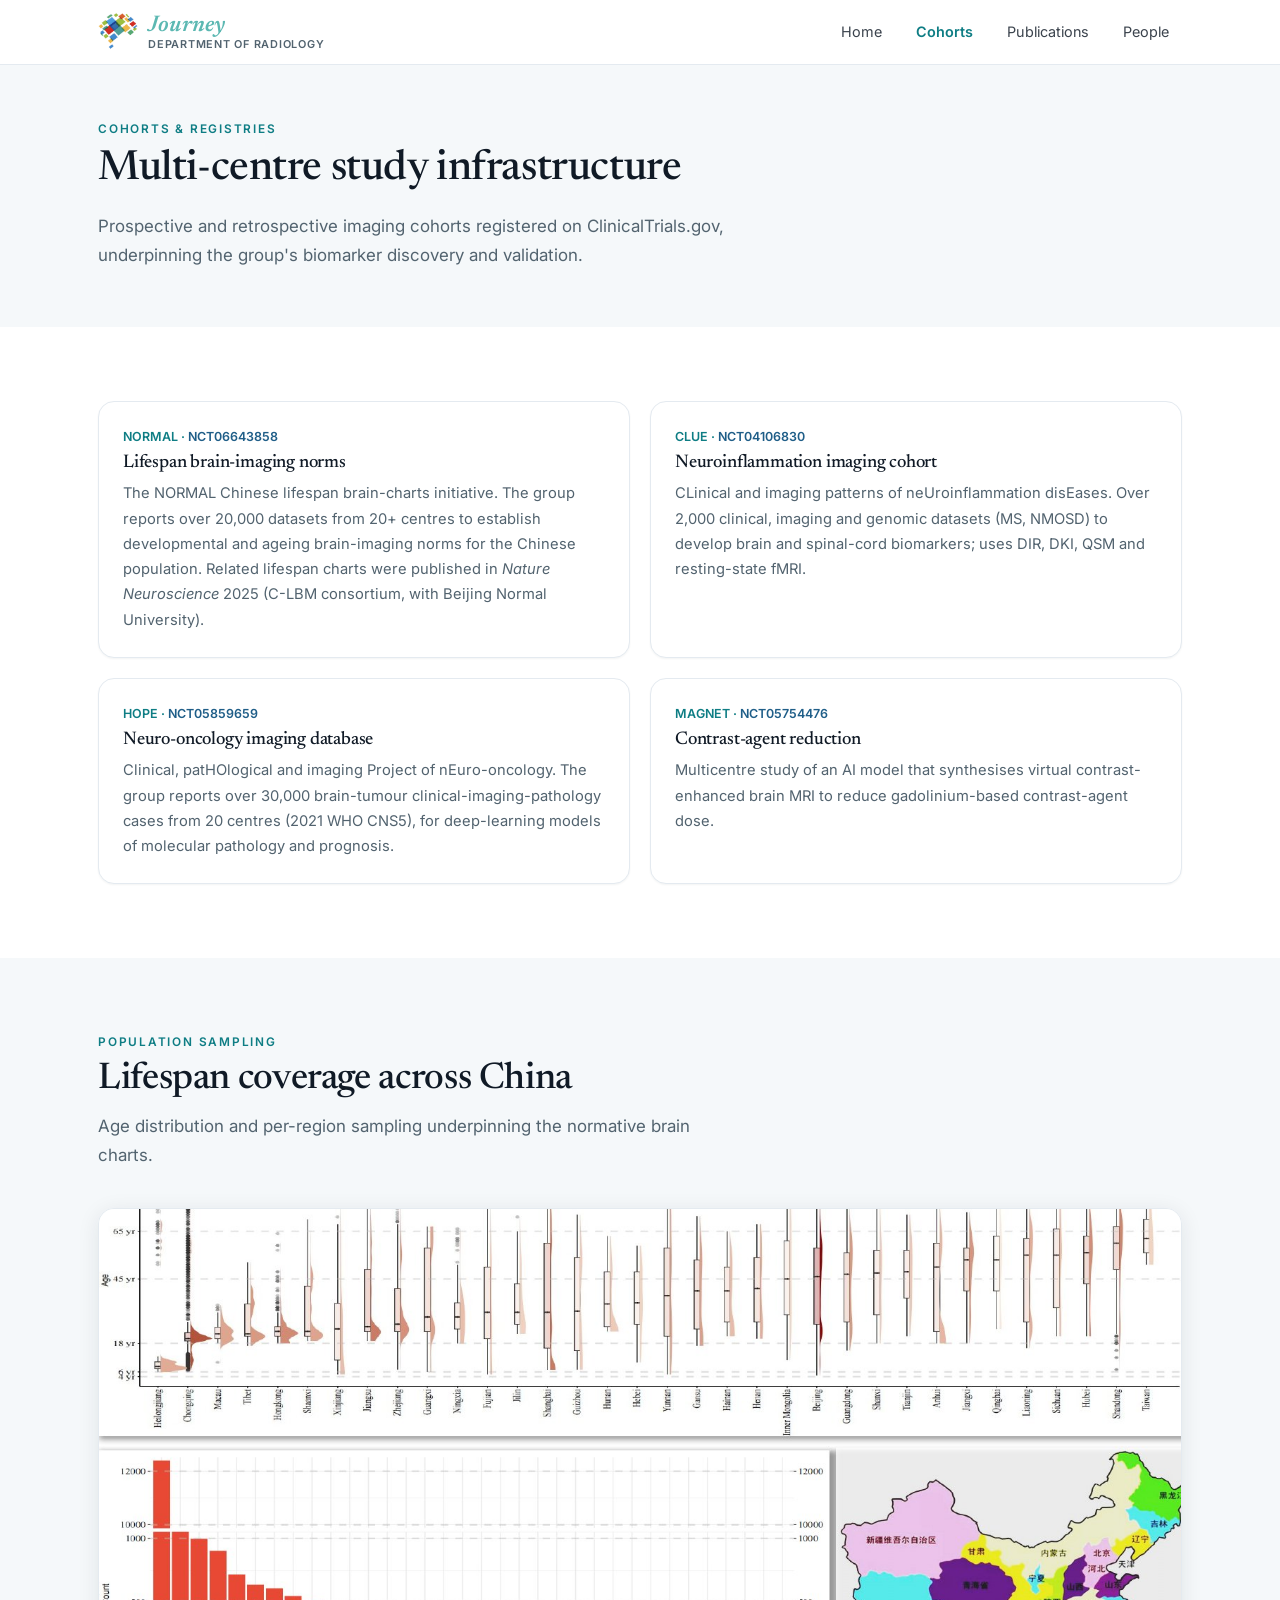
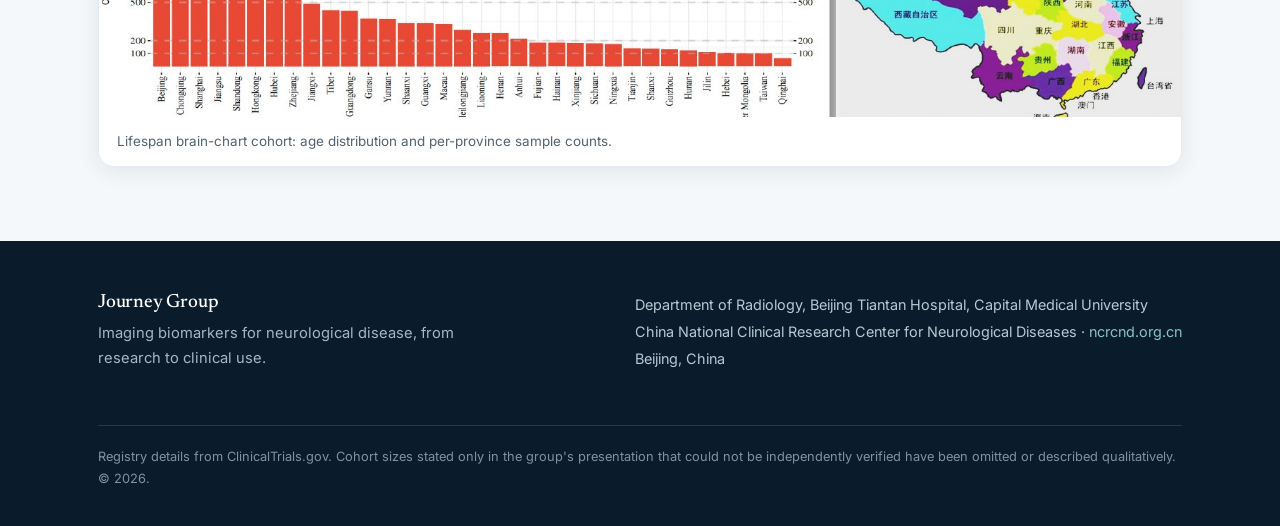
==== commit 1d9dc91b: "Fix logo: brand lockup = brain icon + 'Journey' wordmark (teal) + Department of Radiology The nav sh" ====
--- a/cohorts.html
+++ b/cohorts.html
@@ -9,7 +9,7 @@
 </head>
 <body>
 <header class="nav"><div class="wrap">
-  <a class="brand" href="index.html"><img class="logo" src="assets/logo.png" alt=""><span>Journey Group</span></a>
+  <a class="brand" href="index.html"><img class="logo" src="assets/logo.png" alt="Journey"><span class="lock"><span class="wm">Journey</span><span class="dept">Department of Radiology</span></span></a>
   <button class="menubtn" aria-label="menu">☰</button>
   <nav class="navlinks">
     <a href="index.html">Home</a>
--- a/assets/style.css
+++ b/assets/style.css
@@ -209,3 +209,11 @@
 .member .iv{color:var(--muted);font-size:.78rem;margin-top:3px;line-height:1.4}
 .pi-badge{display:inline-block;font-size:.62rem;font-weight:700;letter-spacing:.05em;color:#fff;
   background:var(--teal);border-radius:5px;padding:1px 6px;vertical-align:middle;margin-left:4px}
+
+/* ===== brand lockup: brain icon + Journey wordmark + Department of Radiology ===== */
+.brand{display:flex;align-items:center;gap:10px;text-decoration:none}
+.brand img.logo{height:40px;width:auto;border-radius:0;box-shadow:none}
+.brand .lock{display:flex;flex-direction:column;line-height:1.05}
+.brand .wm{font-family:Newsreader,Georgia,serif;font-style:italic;font-weight:600;font-size:1.42rem;color:#5cb8b2;letter-spacing:.01em}
+.brand .dept{font-size:.68rem;color:var(--muted);font-weight:600;letter-spacing:.07em;text-transform:uppercase;margin-top:1px}
+@media(max-width:560px){.brand .wm{font-size:1.2rem}.brand .dept{font-size:.62rem}}
